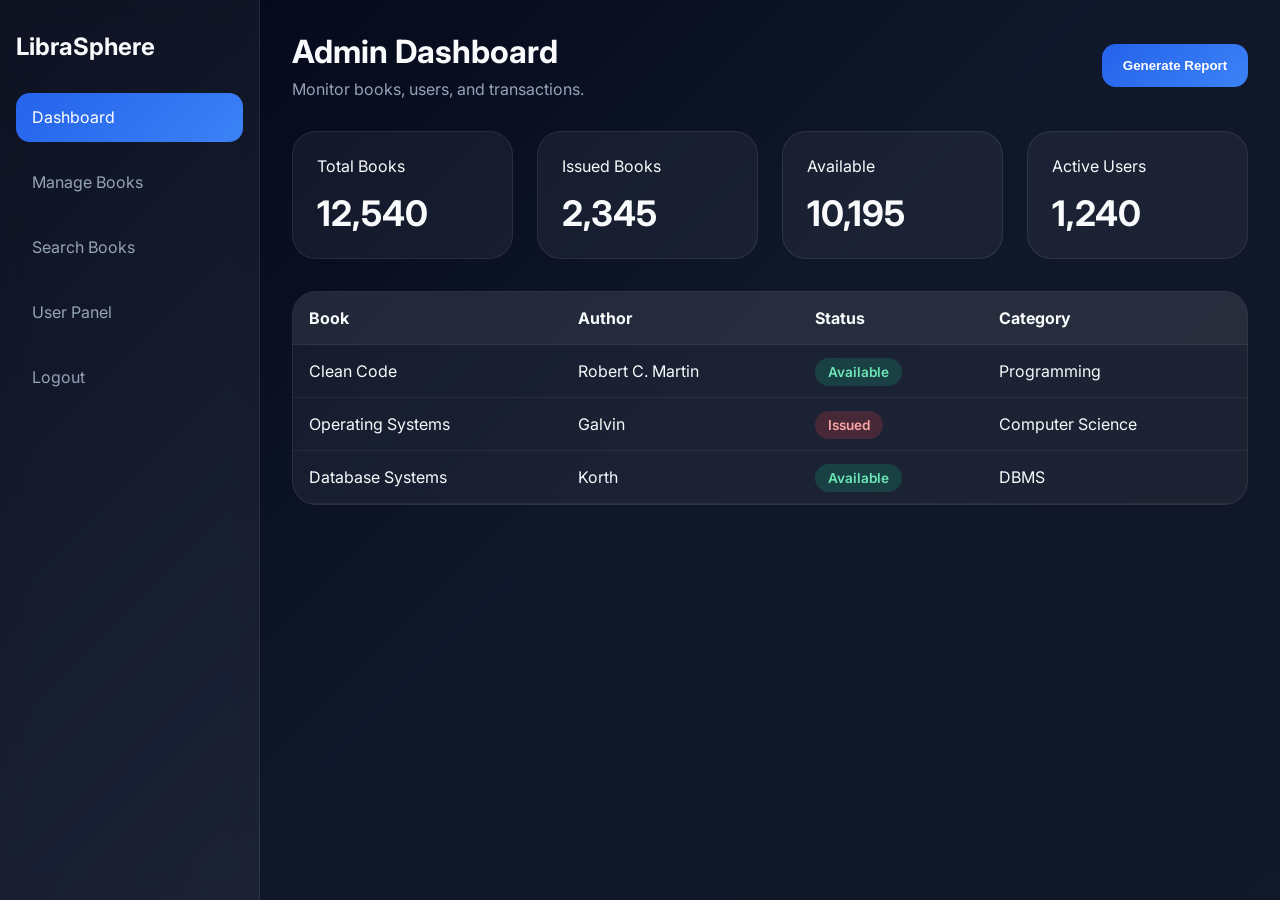
==== ModernLibraryFrontend/pages/admin-dashboard.html @ 7bc46952 "Initial frontend deployment" ====
<!DOCTYPE html>
<html lang="en">
<head>
<meta charset="UTF-8">
<meta name="viewport" content="width=device-width, initial-scale=1.0">
<title>Admin Dashboard</title>
<link rel="stylesheet" href="../css/style.css">
</head>
<body>

<div class="dashboard">

    <aside class="sidebar">
        <h2>LibraSphere</h2>

        <ul>
            <li><a class="active" href="#">Dashboard</a></li>
            <li><a href="manage-books.html">Manage Books</a></li>
            <li><a href="search-books.html">Search Books</a></li>
            <li><a href="user-dashboard.html">User Panel</a></li>
            <li><a href="../index.html">Logout</a></li>
        </ul>
    </aside>

    <main class="main">

        <div class="topbar">
            <div>
                <h1>Admin Dashboard</h1>
                <p style="color:var(--muted); margin-top:0.5rem;">
                    Monitor books, users, and transactions.
                </p>
            </div>

            <button class="btn btn-primary">Generate Report</button>
        </div>

        <section class="stats">
            <div class="stat-card">
                <p>Total Books</p>
                <h2>12,540</h2>
            </div>

            <div class="stat-card">
                <p>Issued Books</p>
                <h2>2,345</h2>
            </div>

            <div class="stat-card">
                <p>Available</p>
                <h2>10,195</h2>
            </div>

            <div class="stat-card">
                <p>Active Users</p>
                <h2>1,240</h2>
            </div>
        </section>

        <section class="table-container">
            <table>
                <thead>
                    <tr>
                        <th>Book</th>
                        <th>Author</th>
                        <th>Status</th>
                        <th>Category</th>
                    </tr>
                </thead>

                <tbody>
                    <tr>
                        <td>Clean Code</td>
                        <td>Robert C. Martin</td>
                        <td><span class="status available">Available</span></td>
                        <td>Programming</td>
                    </tr>

                    <tr>
                        <td>Operating Systems</td>
                        <td>Galvin</td>
                        <td><span class="status issued">Issued</span></td>
                        <td>Computer Science</td>
                    </tr>

                    <tr>
                        <td>Database Systems</td>
                        <td>Korth</td>
                        <td><span class="status available">Available</span></td>
                        <td>DBMS</td>
                    </tr>
                </tbody>
            </table>
        </section>

    </main>

</div>

<script src="../js/app.js"></script>
</body>
</html>
---- ModernLibraryFrontend/css/style.css ----
@import url('https://fonts.googleapis.com/css2?family=Inter:wght@300;400;500;600;700&display=swap');

:root{
    --bg:#0f172a;
    --card:#111827;
    --primary:#2563eb;
    --primary-light:#3b82f6;
    --accent:#38bdf8;
    --text:#f8fafc;
    --muted:#94a3b8;
    --border:rgba(255,255,255,0.08);
    --success:#10b981;
    --danger:#ef4444;
}

*{
    margin:0;
    padding:0;
    box-sizing:border-box;
}

body{
    font-family:'Inter',sans-serif;
    background:linear-gradient(135deg,#020617,#0f172a,#111827);
    color:var(--text);
    min-height:100vh;
}

a{
    text-decoration:none;
    color:inherit;
}

.container{
    width:min(1200px,92%);
    margin:auto;
}

.navbar{
    display:flex;
    justify-content:space-between;
    align-items:center;
    padding:1.2rem 0;
}

.logo{
    font-size:1.5rem;
    font-weight:700;
}

.logo span{
    color:var(--accent);
}

.nav-links{
    display:flex;
    gap:1rem;
}

.btn{
    padding:0.9rem 1.3rem;
    border-radius:14px;
    border:none;
    cursor:pointer;
    font-weight:600;
    transition:0.3s ease;
}

.btn-primary{
    background:linear-gradient(135deg,var(--primary),var(--primary-light));
    color:white;
}

.btn-secondary{
    background:rgba(255,255,255,0.06);
    border:1px solid var(--border);
    color:white;
}

.btn:hover{
    transform:translateY(-3px);
}

.hero{
    display:grid;
    grid-template-columns:1fr 1fr;
    align-items:center;
    gap:3rem;
    padding:4rem 0;
}

.hero h1{
    font-size:4rem;
    line-height:1.1;
    margin-bottom:1rem;
}

.hero p{
    color:var(--muted);
    line-height:1.7;
    margin-bottom:2rem;
}

.hero-card{
    background:rgba(255,255,255,0.05);
    border:1px solid var(--border);
    border-radius:28px;
    padding:2rem;
    backdrop-filter:blur(12px);
    box-shadow:0 10px 30px rgba(0,0,0,0.4);
}

.grid{
    display:grid;
    grid-template-columns:repeat(auto-fit,minmax(220px,1fr));
    gap:1.5rem;
    margin-top:2rem;
}

.card{
    background:rgba(255,255,255,0.05);
    border:1px solid var(--border);
    padding:1.5rem;
    border-radius:24px;
    transition:0.3s ease;
}

.card:hover{
    transform:translateY(-6px);
    border-color:rgba(59,130,246,0.5);
}

.card h3{
    margin:1rem 0;
}

.card p{
    color:var(--muted);
    line-height:1.6;
}

.dashboard{
    display:grid;
    grid-template-columns:260px 1fr;
    min-height:100vh;
}

.sidebar{
    background:rgba(255,255,255,0.05);
    border-right:1px solid var(--border);
    padding:2rem 1rem;
    backdrop-filter:blur(12px);
}

.sidebar h2{
    margin-bottom:2rem;
}

.sidebar ul{
    list-style:none;
}

.sidebar li{
    margin:1rem 0;
}

.sidebar a{
    display:block;
    padding:0.9rem 1rem;
    border-radius:14px;
    color:var(--muted);
    transition:0.3s ease;
}

.sidebar a:hover,
.sidebar a.active{
    background:linear-gradient(135deg,var(--primary),var(--primary-light));
    color:white;
}

.main{
    padding:2rem;
}

.topbar{
    display:flex;
    justify-content:space-between;
    align-items:center;
    margin-bottom:2rem;
}

.stats{
    display:grid;
    grid-template-columns:repeat(auto-fit,minmax(220px,1fr));
    gap:1.5rem;
}

.stat-card{
    background:rgba(255,255,255,0.05);
    border:1px solid var(--border);
    padding:1.5rem;
    border-radius:24px;
}

.stat-card h2{
    font-size:2.2rem;
    margin-top:1rem;
}

.table-container{
    margin-top:2rem;
    background:rgba(255,255,255,0.05);
    border:1px solid var(--border);
    border-radius:24px;
    overflow:hidden;
}

table{
    width:100%;
    border-collapse:collapse;
}

th,td{
    padding:1rem;
    text-align:left;
}

th{
    background:rgba(255,255,255,0.05);
}

tr{
    border-bottom:1px solid rgba(255,255,255,0.06);
}

.status{
    padding:0.4rem 0.8rem;
    border-radius:999px;
    font-size:0.85rem;
    font-weight:600;
}

.available{
    background:rgba(16,185,129,0.2);
    color:#6ee7b7;
}

.issued{
    background:rgba(239,68,68,0.2);
    color:#fca5a5;
}

.form-card{
    max-width:500px;
    margin:auto;
    margin-top:4rem;
    background:rgba(255,255,255,0.05);
    border:1px solid var(--border);
    padding:2rem;
    border-radius:28px;
}

.form-group{
    margin-bottom:1.2rem;
}

input{
    width:100%;
    padding:1rem;
    border-radius:14px;
    border:1px solid var(--border);
    background:rgba(255,255,255,0.04);
    color:white;
}

.footer{
    text-align:center;
    padding:2rem 0;
    color:var(--muted);
}

@media(max-width:900px){
    .hero{
        grid-template-columns:1fr;
    }

    .hero h1{
        font-size:2.8rem;
    }

    .dashboard{
        grid-template-columns:1fr;
    }

    .sidebar{
        display:none;
    }
}
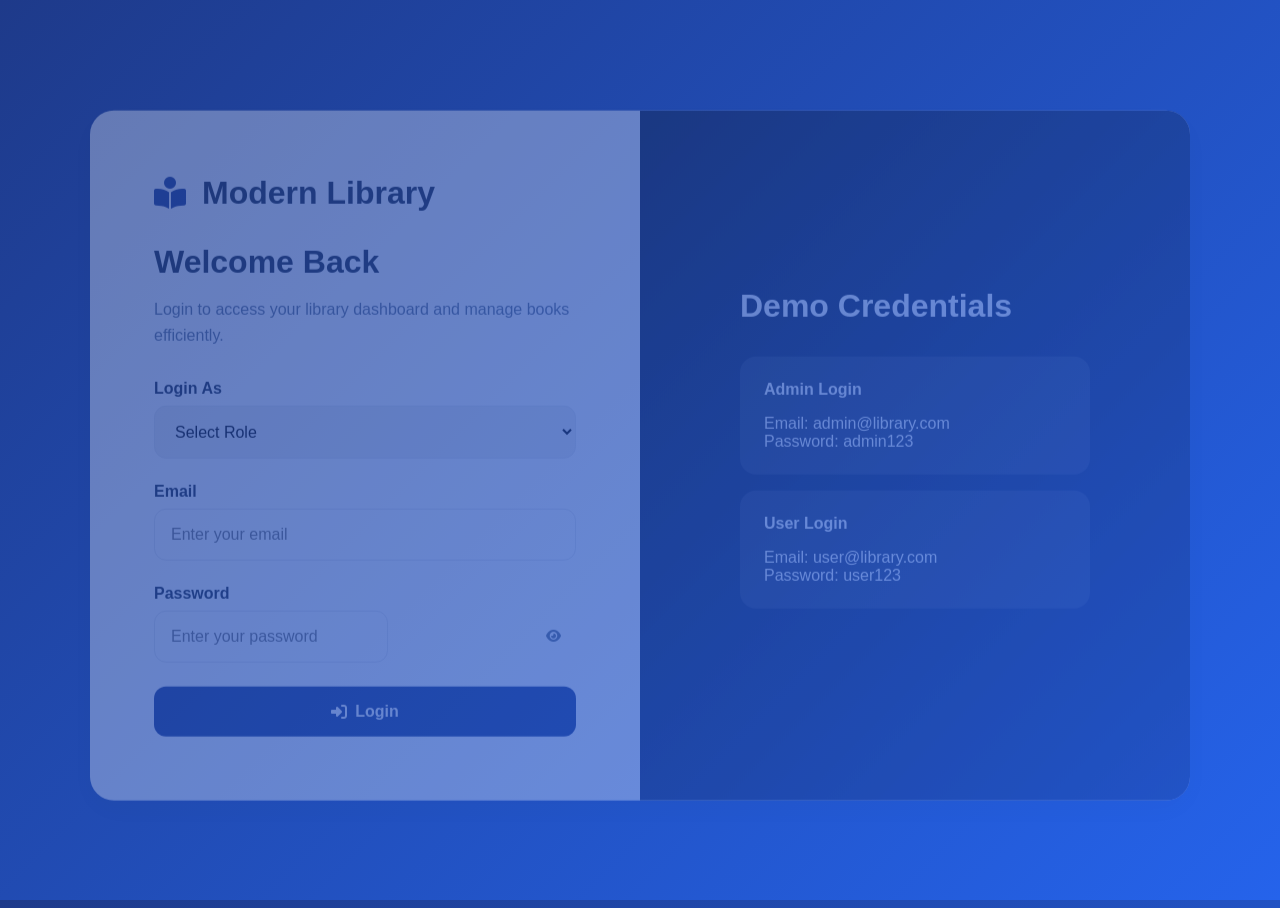
==== commit 76cac917: "Complete frontend library workflow structure" ====
--- a/ModernLibraryFrontend/pages/admin-dashboard.html
+++ b/ModernLibraryFrontend/pages/admin-dashboard.html
@@ -7,7 +7,7 @@
 <title>Admin Dashboard</title>
 <link rel="stylesheet" href="../css/style.css">
 </head>
-<body>
+<body onload="initializeAdminDashboard()">
 
 <div class="dashboard">
 
@@ -19,45 +19,63 @@
             <li><a href="manage-books.html">Manage Books</a></li>
             <li><a href="search-books.html">Search Books</a></li>
             <li><a href="user-dashboard.html">User Panel</a></li>
-            <li><a href="../index.html">Logout</a></li>
+            <li><a href="#" onclick="logout()">Logout</a></li>
         </ul>
     </aside>
 
     <main class="main">
 
         <div class="topbar">
-            <div>
-                <h1>Admin Dashboard</h1>
-                <p style="color:var(--muted); margin-top:0.5rem;">
-                    Monitor books, users, and transactions.
-                </p>
-            </div>
+
+    <div>
+        <h1>Admin Dashboard</h1>
+
+        <p class="welcome-text">
+            Welcome back,
+            <span id="loggedUser"></span>
+        </p>
+    </div>
+
+    <div class="topbar-actions">
+
+        <button class="btn btn-primary">
+            Generate Report
+        </button>
+
+        <button class="btn btn-danger" onclick="logout()">
+            Logout
+        </button>
+
+    </div>
+
+</div>
 
             <button class="btn btn-primary">Generate Report</button>
         </div>
 
-        <section class="stats">
-            <div class="stat-card">
-                <p>Total Books</p>
-                <h2>12,540</h2>
-            </div>
+    <section class="stats">
 
-            <div class="stat-card">
-                <p>Issued Books</p>
-                <h2>2,345</h2>
-            </div>
+    <div class="stat-card">
+        <p>Total Books</p>
+        <h2 id="totalBooks">0</h2>
+    </div>
 
-            <div class="stat-card">
-                <p>Available</p>
-                <h2>10,195</h2>
-            </div>
+    <div class="stat-card">
+        <p>Issued Books</p>
+        <h2 id="issuedBooks">0</h2>
+    </div>
 
-            <div class="stat-card">
-                <p>Active Users</p>
-                <h2>1,240</h2>
-            </div>
-        </section>
+    <div class="stat-card">
+        <p>Available</p>
+        <h2 id="availableBooks">0</h2>
+    </div>
 
+    <div class="stat-card">
+        <p>Active Users</p>
+        <h2>24</h2>
+    </div>
+
+</section>
         <section class="table-container">
             <table>
                 <thead>
@@ -98,6 +116,84 @@
 
 </div>
 
+<script src="../js/auth.js"></script>
 <script src="../js/app.js"></script>
+<script>
+
+function initializeAdminDashboard() {
+
+    protectRoute("admin");
+
+    loadUserInfo();
+
+    loadDashboardStats();
+}
+
+async function loadDashboardStats() {
+
+    try {
+
+        const response = await fetch(
+            "https://library-management-system-wgmk.onrender.com/books"
+        );
+
+        const books = await response.json();
+
+        document.getElementById("totalBooks").textContent =
+            books.length;
+
+        document.getElementById("availableBooks").textContent =
+            books.length;
+
+        document.getElementById("issuedBooks").textContent =
+            0;
+
+    } catch (error) {
+
+        console.error("Error loading dashboard stats:", error);
+    }
+}
+
+</script>
+<script>
+
+function initializeAdminDashboard() {
+
+    protectRoute("admin");
+
+    loadUserInfo();
+
+    loadDashboardStats();
+}
+
+async function loadDashboardStats() {
+
+    try {
+
+        const response = await fetch(
+            "https://library-management-system-wgmk.onrender.com/books"
+        );
+
+        const books = await response.json();
+
+        document.getElementById("totalBooks").textContent =
+            books.length;
+
+        document.getElementById("availableBooks").textContent =
+            books.filter(book => book.available).length;
+
+        document.getElementById("issuedBooks").textContent =
+            books.filter(book => !book.available).length;
+
+    } catch (error) {
+
+        console.error(
+            "Error loading dashboard stats:",
+            error
+        );
+    }
+}
+
+</script>
 </body>
 </html>
--- a/ModernLibraryFrontend/css/style.css
+++ b/ModernLibraryFrontend/css/style.css
@@ -1,299 +1,877 @@
-
-@import url('https://fonts.googleapis.com/css2?family=Inter:wght@300;400;500;600;700&display=swap');
-
-:root{
-    --bg:#0f172a;
-    --card:#111827;
-    --primary:#2563eb;
-    --primary-light:#3b82f6;
-    --accent:#38bdf8;
-    --text:#f8fafc;
-    --muted:#94a3b8;
-    --border:rgba(255,255,255,0.08);
-    --success:#10b981;
-    --danger:#ef4444;
-}
-
-*{
-    margin:0;
-    padding:0;
-    box-sizing:border-box;
-}
-
-body{
-    font-family:'Inter',sans-serif;
-    background:linear-gradient(135deg,#020617,#0f172a,#111827);
-    color:var(--text);
-    min-height:100vh;
-}
-
-a{
-    text-decoration:none;
-    color:inherit;
-}
-
-.container{
-    width:min(1200px,92%);
-    margin:auto;
-}
-
-.navbar{
-    display:flex;
-    justify-content:space-between;
-    align-items:center;
-    padding:1.2rem 0;
-}
-
-.logo{
-    font-size:1.5rem;
-    font-weight:700;
-}
-
-.logo span{
-    color:var(--accent);
-}
-
-.nav-links{
-    display:flex;
-    gap:1rem;
-}
-
-.btn{
-    padding:0.9rem 1.3rem;
-    border-radius:14px;
-    border:none;
-    cursor:pointer;
-    font-weight:600;
-    transition:0.3s ease;
-}
-
-.btn-primary{
-    background:linear-gradient(135deg,var(--primary),var(--primary-light));
-    color:white;
-}
-
-.btn-secondary{
-    background:rgba(255,255,255,0.06);
-    border:1px solid var(--border);
-    color:white;
-}
-
-.btn:hover{
-    transform:translateY(-3px);
-}
-
-.hero{
-    display:grid;
-    grid-template-columns:1fr 1fr;
-    align-items:center;
-    gap:3rem;
-    padding:4rem 0;
-}
-
-.hero h1{
-    font-size:4rem;
-    line-height:1.1;
-    margin-bottom:1rem;
-}
-
-.hero p{
-    color:var(--muted);
-    line-height:1.7;
-    margin-bottom:2rem;
-}
-
-.hero-card{
-    background:rgba(255,255,255,0.05);
-    border:1px solid var(--border);
-    border-radius:28px;
-    padding:2rem;
-    backdrop-filter:blur(12px);
-    box-shadow:0 10px 30px rgba(0,0,0,0.4);
-}
-
-.grid{
-    display:grid;
-    grid-template-columns:repeat(auto-fit,minmax(220px,1fr));
-    gap:1.5rem;
-    margin-top:2rem;
-}
-
-.card{
-    background:rgba(255,255,255,0.05);
-    border:1px solid var(--border);
-    padding:1.5rem;
-    border-radius:24px;
-    transition:0.3s ease;
-}
-
-.card:hover{
-    transform:translateY(-6px);
-    border-color:rgba(59,130,246,0.5);
-}
-
-.card h3{
-    margin:1rem 0;
-}
-
-.card p{
-    color:var(--muted);
-    line-height:1.6;
-}
-
-.dashboard{
-    display:grid;
-    grid-template-columns:260px 1fr;
-    min-height:100vh;
-}
-
-.sidebar{
-    background:rgba(255,255,255,0.05);
-    border-right:1px solid var(--border);
-    padding:2rem 1rem;
-    backdrop-filter:blur(12px);
-}
-
-.sidebar h2{
-    margin-bottom:2rem;
-}
-
-.sidebar ul{
-    list-style:none;
-}
-
-.sidebar li{
-    margin:1rem 0;
-}
-
-.sidebar a{
-    display:block;
-    padding:0.9rem 1rem;
-    border-radius:14px;
-    color:var(--muted);
-    transition:0.3s ease;
-}
-
-.sidebar a:hover,
-.sidebar a.active{
-    background:linear-gradient(135deg,var(--primary),var(--primary-light));
-    color:white;
-}
-
-.main{
-    padding:2rem;
-}
-
-.topbar{
-    display:flex;
-    justify-content:space-between;
-    align-items:center;
-    margin-bottom:2rem;
-}
-
-.stats{
-    display:grid;
-    grid-template-columns:repeat(auto-fit,minmax(220px,1fr));
-    gap:1.5rem;
-}
-
-.stat-card{
-    background:rgba(255,255,255,0.05);
-    border:1px solid var(--border);
-    padding:1.5rem;
-    border-radius:24px;
-}
-
-.stat-card h2{
-    font-size:2.2rem;
-    margin-top:1rem;
-}
-
-.table-container{
-    margin-top:2rem;
-    background:rgba(255,255,255,0.05);
-    border:1px solid var(--border);
-    border-radius:24px;
-    overflow:hidden;
-}
-
-table{
-    width:100%;
-    border-collapse:collapse;
-}
-
-th,td{
-    padding:1rem;
-    text-align:left;
-}
-
-th{
-    background:rgba(255,255,255,0.05);
-}
-
-tr{
-    border-bottom:1px solid rgba(255,255,255,0.06);
-}
-
-.status{
-    padding:0.4rem 0.8rem;
-    border-radius:999px;
-    font-size:0.85rem;
-    font-weight:600;
-}
-
-.available{
-    background:rgba(16,185,129,0.2);
-    color:#6ee7b7;
-}
-
-.issued{
-    background:rgba(239,68,68,0.2);
-    color:#fca5a5;
-}
-
-.form-card{
-    max-width:500px;
-    margin:auto;
-    margin-top:4rem;
-    background:rgba(255,255,255,0.05);
-    border:1px solid var(--border);
-    padding:2rem;
-    border-radius:28px;
-}
-
-.form-group{
-    margin-bottom:1.2rem;
-}
-
-input{
-    width:100%;
-    padding:1rem;
-    border-radius:14px;
-    border:1px solid var(--border);
-    background:rgba(255,255,255,0.04);
-    color:white;
-}
-
-.footer{
-    text-align:center;
-    padding:2rem 0;
-    color:var(--muted);
-}
-
-@media(max-width:900px){
-    .hero{
-        grid-template-columns:1fr;
-    }
-
-    .hero h1{
-        font-size:2.8rem;
-    }
-
-    .dashboard{
-        grid-template-columns:1fr;
-    }
-
-    .sidebar{
-        display:none;
-    }
-}
+/* =========================
+   GLOBAL STYLES
+========================= */
+
+* {
+    margin: 0;
+    padding: 0;
+    box-sizing: border-box;
+}
+
+:root {
+
+    --primary: #1e3a8a;
+    --primary-light: #2563eb;
+
+    --dark: #0f172a;
+    --gray: #e5e7eb;
+    --light: #f8fafc;
+
+    --white: #ffffff;
+
+    --success: #22c55e;
+    --danger: #ef4444;
+    --warning: #f59e0b;
+
+    --text: #1e293b;
+    --muted: #64748b;
+
+    --shadow:
+        0 10px 30px rgba(0, 0, 0, 0.08);
+
+    --radius: 16px;
+}
+
+body {
+    font-family: Arial, Helvetica, sans-serif;
+    background: var(--light);
+    color: var(--text);
+}
+
+/* =========================
+   LOGIN PAGE
+========================= */
+
+.login-body {
+
+    min-height: 100vh;
+
+    background:
+        linear-gradient(
+            135deg,
+            #1e3a8a,
+            #2563eb
+        );
+
+    display: flex;
+    justify-content: center;
+    align-items: center;
+
+    padding: 2rem;
+}
+
+.login-container {
+
+    width: 100%;
+    max-width: 1100px;
+
+    background: white;
+
+    border-radius: 24px;
+
+    overflow: hidden;
+
+    display: grid;
+    grid-template-columns: 1fr 1fr;
+
+    box-shadow: var(--shadow);
+}
+
+.login-left {
+
+    padding: 4rem;
+}
+
+.brand {
+
+    display: flex;
+    align-items: center;
+    gap: 1rem;
+
+    margin-bottom: 2rem;
+}
+
+.brand i {
+
+    font-size: 2rem;
+    color: var(--primary);
+}
+
+.brand h1 {
+
+    font-size: 2rem;
+}
+
+.login-left h2 {
+
+    font-size: 2rem;
+    margin-bottom: 1rem;
+}
+
+.subtitle {
+
+    color: var(--muted);
+    margin-bottom: 2rem;
+
+    line-height: 1.6;
+}
+
+.login-form {
+
+    display: flex;
+    flex-direction: column;
+    gap: 1.5rem;
+}
+
+.input-group {
+
+    display: flex;
+    flex-direction: column;
+    gap: 0.5rem;
+}
+
+.input-group label {
+
+    font-weight: 600;
+}
+
+.input-group input,
+.input-group select {
+
+    padding: 1rem;
+
+    border: 1px solid var(--gray);
+
+    border-radius: 12px;
+
+    font-size: 1rem;
+
+    outline: none;
+
+    transition: 0.3s;
+}
+
+.input-group input:focus,
+.input-group select:focus {
+
+    border-color: var(--primary-light);
+}
+
+.password-box {
+
+    position: relative;
+}
+
+.toggle-password {
+
+    position: absolute;
+
+    top: 50%;
+    right: 15px;
+
+    transform: translateY(-50%);
+
+    border: none;
+    background: none;
+
+    cursor: pointer;
+
+    color: var(--muted);
+}
+
+.login-btn {
+
+    padding: 1rem;
+
+    border: none;
+
+    background: var(--primary);
+
+    color: white;
+
+    border-radius: 12px;
+
+    font-size: 1rem;
+    font-weight: bold;
+
+    cursor: pointer;
+
+    transition: 0.3s;
+}
+
+.login-btn:hover {
+
+    background: var(--primary-light);
+}
+
+.login-right {
+
+    background:
+        linear-gradient(
+            135deg,
+            #0f172a,
+            #1e3a8a
+        );
+
+    color: white;
+
+    display: flex;
+    justify-content: center;
+    align-items: center;
+
+    padding: 3rem;
+}
+
+.demo-card {
+
+    width: 100%;
+    max-width: 350px;
+}
+
+.demo-card h3 {
+
+    margin-bottom: 2rem;
+    font-size: 2rem;
+}
+
+.credential-box {
+
+    background: rgba(255,255,255,0.1);
+
+    padding: 1.5rem;
+
+    border-radius: 16px;
+
+    margin-bottom: 1rem;
+}
+
+.credential-box h4 {
+
+    margin-bottom: 1rem;
+}
+
+/* =========================
+   DASHBOARD
+========================= */
+
+.dashboard {
+
+    display: flex;
+    min-height: 100vh;
+}
+
+/* SIDEBAR */
+
+.sidebar {
+
+    width: 260px;
+
+    background: var(--dark);
+
+    color: white;
+
+    padding: 2rem 1.5rem;
+}
+
+.sidebar h2 {
+
+    margin-bottom: 2rem;
+    font-size: 2rem;
+}
+
+.sidebar ul {
+
+    list-style: none;
+}
+
+.sidebar ul li {
+
+    margin-bottom: 1rem;
+}
+
+.sidebar ul li a {
+
+    display: block;
+
+    padding: 1rem;
+
+    border-radius: 12px;
+
+    text-decoration: none;
+
+    color: white;
+
+    transition: 0.3s;
+}
+
+.sidebar ul li a:hover,
+.sidebar ul li a.active {
+
+    background: var(--primary-light);
+}
+
+/* MAIN CONTENT */
+
+.main {
+
+    flex: 1;
+
+    padding: 2rem;
+}
+
+/* TOPBAR */
+
+.topbar {
+
+    display: flex;
+    justify-content: space-between;
+    align-items: center;
+
+    margin-bottom: 2rem;
+}
+
+.welcome-text {
+
+    color: var(--muted);
+    margin-top: 0.5rem;
+}
+
+.topbar-actions {
+
+    display: flex;
+    gap: 1rem;
+}
+
+/* BUTTONS */
+
+.btn {
+
+    border: none;
+
+    padding: 0.9rem 1.4rem;
+
+    border-radius: 12px;
+
+    cursor: pointer;
+
+    font-weight: 600;
+
+    transition: 0.3s;
+}
+
+.btn-primary {
+
+    background: var(--primary);
+    color: white;
+}
+
+.btn-primary:hover {
+
+    background: var(--primary-light);
+}
+
+.btn-danger {
+
+    background: var(--danger);
+    color: white;
+}
+
+/* STATS */
+
+.stats {
+
+    display: grid;
+
+    grid-template-columns:
+        repeat(auto-fit, minmax(220px, 1fr));
+
+    gap: 1.5rem;
+
+    margin-bottom: 2rem;
+}
+
+.stat-card {
+
+    background: white;
+
+    padding: 2rem;
+
+    border-radius: var(--radius);
+
+    box-shadow: var(--shadow);
+}
+
+.stat-card p {
+
+    color: var(--muted);
+    margin-bottom: 1rem;
+}
+
+.stat-card h2 {
+
+    font-size: 2rem;
+}
+
+/* TABLE */
+
+.table-container {
+
+    background: white;
+
+    border-radius: var(--radius);
+
+    padding: 1.5rem;
+
+    overflow-x: auto;
+
+    box-shadow: var(--shadow);
+}
+
+table {
+
+    width: 100%;
+    border-collapse: collapse;
+}
+
+thead {
+
+    background: var(--primary);
+    color: white;
+}
+
+th,
+td {
+
+    padding: 1rem;
+    text-align: left;
+}
+
+tbody tr {
+
+    border-bottom: 1px solid var(--gray);
+}
+
+tbody tr:hover {
+
+    background: #f1f5f9;
+}
+
+/* STATUS */
+
+.status {
+
+    padding: 0.5rem 1rem;
+
+    border-radius: 999px;
+
+    font-size: 0.85rem;
+    font-weight: bold;
+}
+
+.available {
+
+    background: #dcfce7;
+    color: #166534;
+}
+
+.issued {
+
+    background: #fee2e2;
+    color: #991b1b;
+}
+
+/* =========================
+   RESPONSIVE
+========================= */
+
+@media (max-width: 900px) {
+
+    .login-container {
+
+        grid-template-columns: 1fr;
+    }
+
+    .login-right {
+
+        display: none;
+    }
+
+    .dashboard {
+
+        flex-direction: column;
+    }
+
+    .sidebar {
+
+        width: 100%;
+    }
+
+    .topbar {
+
+        flex-direction: column;
+        align-items: flex-start;
+        gap: 1rem;
+    }
+}
+
+@media (max-width: 600px) {
+
+    .main {
+
+        padding: 1rem;
+    }
+
+    .login-left {
+
+        padding: 2rem;
+    }
+
+    .stats {
+
+        grid-template-columns: 1fr;
+    }
+}
+/* =========================
+   MANAGE BOOKS
+========================= */
+
+.search-bar-container {
+
+    margin-bottom: 2rem;
+}
+
+.search-bar-container input {
+
+    width: 100%;
+
+    padding: 1rem 1.2rem;
+
+    border: 1px solid var(--gray);
+
+    border-radius: 14px;
+
+    font-size: 1rem;
+
+    outline: none;
+
+    background: white;
+
+    transition: 0.3s;
+}
+
+.search-bar-container input:focus {
+
+    border-color: var(--primary-light);
+
+    box-shadow:
+        0 0 0 4px rgba(37, 99, 235, 0.1);
+}
+
+/* FORM CARD */
+
+.form-card {
+
+    background: white;
+
+    padding: 2rem;
+
+    border-radius: var(--radius);
+
+    box-shadow: var(--shadow);
+
+    margin-bottom: 2rem;
+}
+
+.form-header {
+
+    margin-bottom: 1.5rem;
+}
+
+.form-grid {
+
+    display: grid;
+
+    grid-template-columns:
+        repeat(auto-fit, minmax(250px, 1fr));
+
+    gap: 1.5rem;
+}
+
+.form-group {
+
+    display: flex;
+    flex-direction: column;
+}
+
+.form-group label {
+
+    margin-bottom: 0.5rem;
+
+    font-weight: 600;
+}
+
+.form-group input {
+
+    padding: 1rem;
+
+    border: 1px solid var(--gray);
+
+    border-radius: 12px;
+
+    outline: none;
+
+    font-size: 1rem;
+
+    transition: 0.3s;
+}
+
+.form-group input:focus {
+
+    border-color: var(--primary-light);
+
+    box-shadow:
+        0 0 0 4px rgba(37, 99, 235, 0.1);
+}
+
+.form-actions {
+
+    margin-top: 2rem;
+
+    display: flex;
+    gap: 1rem;
+}
+
+/* TABLE CARD */
+
+.table-card {
+
+    background: white;
+
+    border-radius: var(--radius);
+
+    padding: 2rem;
+
+    box-shadow: var(--shadow);
+}
+
+.table-header {
+
+    display: flex;
+
+    justify-content: space-between;
+    align-items: center;
+
+    margin-bottom: 1.5rem;
+}
+
+.table-header span {
+
+    color: var(--muted);
+
+    font-weight: 600;
+}
+
+/* ACTION BUTTONS */
+
+.action-buttons {
+
+    display: flex;
+    gap: 0.7rem;
+}
+
+/* LOADING */
+
+.loading-state {
+
+    text-align: center;
+
+    padding: 2rem;
+
+    color: var(--muted);
+
+    font-size: 1rem;
+}
+
+/* EMPTY STATE */
+
+.empty-state {
+
+    display: flex;
+
+    flex-direction: column;
+
+    align-items: center;
+    justify-content: center;
+
+    padding: 3rem;
+
+    color: var(--muted);
+
+    text-align: center;
+}
+
+.empty-state i {
+
+    font-size: 3rem;
+
+    margin-bottom: 1rem;
+
+    color: var(--primary-light);
+}
+
+/* TABLE IMPROVEMENTS */
+
+.table-container {
+
+    overflow-x: auto;
+}
+
+tbody tr td {
+
+    vertical-align: middle;
+}
+
+/* SECONDARY BUTTON */
+
+.btn-secondary {
+
+    background: #e2e8f0;
+
+    color: var(--text);
+}
+
+.btn-secondary:hover {
+
+    background: #cbd5e1;
+}
+
+/* RESPONSIVE */
+
+@media (max-width: 768px) {
+
+    .form-grid {
+
+        grid-template-columns: 1fr;
+    }
+
+    .table-header {
+
+        flex-direction: column;
+
+        align-items: flex-start;
+
+        gap: 0.5rem;
+    }
+
+    .action-buttons {
+
+        flex-direction: column;
+    }
+
+    .form-actions {
+
+        flex-direction: column;
+    }
+}
+/* =========================
+   FINAL POLISH
+========================= */
+
+html {
+    scroll-behavior: smooth;
+}
+
+body {
+    animation: fadeIn 0.4s ease;
+}
+
+@keyframes fadeIn {
+
+    from {
+        opacity: 0;
+        transform: translateY(8px);
+    }
+
+    to {
+        opacity: 1;
+        transform: translateY(0);
+    }
+}
+
+/* BUTTONS */
+
+.btn,
+.login-btn {
+
+    display: inline-flex;
+    align-items: center;
+    justify-content: center;
+    gap: 0.5rem;
+
+    transition:
+        transform 0.2s ease,
+        opacity 0.2s ease;
+}
+
+.btn:hover,
+.login-btn:hover {
+
+    transform: translateY(-2px);
+}
+
+/* CARDS */
+
+.stat-card,
+.form-card,
+.table-card,
+.login-container {
+
+    transition:
+        transform 0.3s ease,
+        box-shadow 0.3s ease;
+}
+
+.stat-card:hover,
+.form-card:hover,
+.table-card:hover {
+
+    transform: translateY(-3px);
+
+    box-shadow:
+        0 15px 40px rgba(0,0,0,0.12);
+}
+
+/* TABLE */
+
+tbody tr {
+
+    transition: 0.2s ease;
+}
+
+/* SCROLLBAR */
+
+::-webkit-scrollbar {
+
+    width: 10px;
+}
+
+::-webkit-scrollbar-track {
+
+    background: #f1f5f9;
+}
+
+::-webkit-scrollbar-thumb {
+
+    background: #94a3b8;
+
+    border-radius: 999px;
+}
+
+/* MOBILE TABLE FIX */
+
+@media (max-width: 768px) {
+
+    table {
+        min-width: 700px;
+    }
+}
